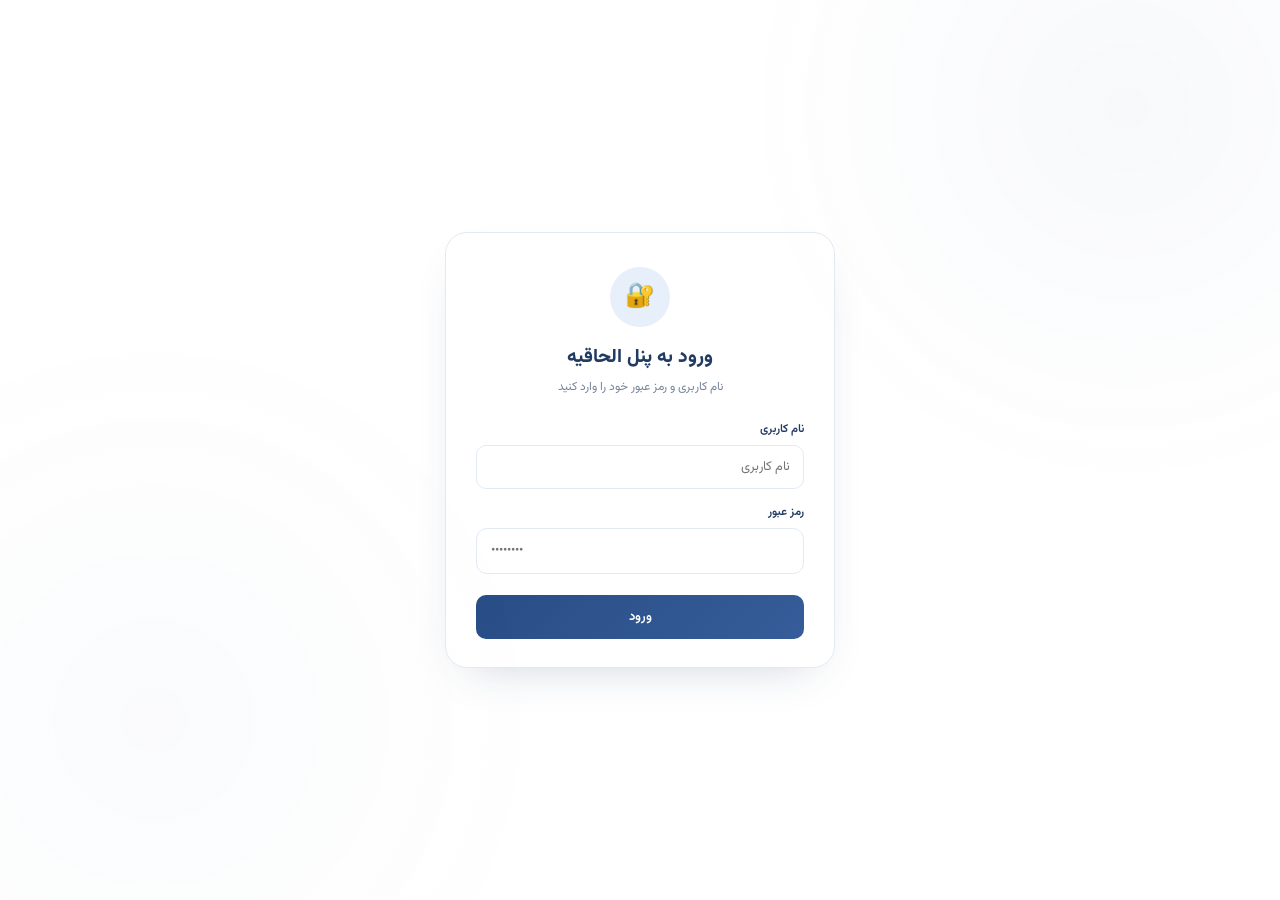
==== panels/endorsement/index.html @ 70e8df46 "Add files via upload" ====
<!DOCTYPE html>
<html lang="fa" dir="rtl">
<head>
<meta charset="UTF-8">
<meta name="viewport" content="width=device-width, initial-scale=1.0">
<title>پنل الحاقیه ایران</title>
<link rel="icon" type="image/png" sizes="32x32" href="[data-uri]">
<link rel="apple-touch-icon" sizes="180x180" href="[data-uri]">
<link rel="preconnect" href="https://fonts.googleapis.com">
<link rel="preconnect" href="https://fonts.gstatic.com" crossorigin>
<link href="https://fonts.googleapis.com/css2?family=Vazirmatn:wght@300;400;500;600;700;800&display=swap" rel="stylesheet">
<style>
  :root{
    --navy:#294d86;
    --navy-dark:#203f70;
    --navy-soft:#365d99;
    --navy-pale:#eef4fc;
    --bg:#ffffff;
    --card:#ffffff;
    --border:#e4eaf3;
    --text:#213b63;
    --muted:#77849a;
    --danger:#d95b61;
    --danger-bg:#fff0f1;
    --success:#259568;
    --success-bg:#ebf8f1;
    --warn:#8a6d1a;
    --warn-bg:#fff8e5;
  }

  *{box-sizing:border-box}
  html,body{min-height:100%;margin:0}
  body{
    font-family:'Vazirmatn',Tahoma,Arial,sans-serif;
    direction:rtl;
    color:var(--text);
    background:#fff;
    overflow-x:hidden;
  }

  body::before{
    content:"";
    position:fixed;
    inset:0;
    pointer-events:none;
    background:
      radial-gradient(circle at 88% 12%,rgba(41,77,134,.035),transparent 28%),
      radial-gradient(circle at 12% 80%,rgba(41,77,134,.025),transparent 30%);
  }

  .hidden{display:none!important}

  .page{
    position:relative;
    z-index:1;
    width:100%;
    max-width:1180px;
    margin:0 auto;
    padding:28px 24px 90px;
  }
  .page-header{
    position:relative;
    overflow:hidden;
    display:flex;
    align-items:center;
    justify-content:space-between;
    gap:20px;
    min-height:118px;
    padding:22px 30px;
    margin-bottom:28px;
    border-radius:22px;
    color:#fff;
    background:linear-gradient(135deg,#294d86 0%,#315a98 100%);
    box-shadow:0 16px 35px -22px rgba(32,63,112,.55);
  }

  .page-header::before{
    content:"";
    position:absolute;
    width:260px;height:260px;
    left:-110px;top:-175px;
    border-radius:50%;
    background:rgba(255,255,255,.055);
  }

  .page-header-text{
    display:flex;
    align-items:center;
    gap:15px;
    position:relative;
    z-index:1;
  }

  .page-header-badge{
    width:58px;height:58px;
    flex:0 0 58px;
    border-radius:17px;
    display:flex;
    align-items:center;
    justify-content:center;
    font-size:25px;
    background:rgba(255,255,255,.13);
    border:1px solid rgba(255,255,255,.12);
  }

  .page-header h1{
    margin:0 0 5px;
    font-size:22px;
    font-weight:800;
    letter-spacing:-.3px;
    color:#fff;
  }

  .page-header p{
    margin:0;
    font-size:12px;
    color:rgba(255,255,255,.78);
  }

  .user-box{
    position:relative;
    z-index:1;
    display:flex;
    align-items:center;
    gap:12px;
    flex-shrink:0;
  }

  .user-role-pill{
    padding:7px 14px;
    border-radius:999px;
    font-size:11.5px;
    font-weight:700;
    background:#fff;
    color:var(--navy);
  }

  .user-email{
    font-size:11.5px;
    color:rgba(255,255,255,.88);
    direction:ltr;
  }

  .logout-btn{
    padding:7px 14px;
    border-radius:999px;
    font-size:11.5px;
    font-weight:700;
    font-family:inherit;
    border:1px solid rgba(255,255,255,.35);
    background:rgba(255,255,255,.12);
    color:#fff;
    cursor:pointer;
    transition:.2s;
    white-space:nowrap;
  }
  .logout-btn:hover{
    background:rgba(255,255,255,.22);
    border-color:rgba(255,255,255,.55);
  }
  .auth-wrap{
    min-height:100vh;
    display:flex;
    align-items:center;
    justify-content:center;
    padding:28px;
    background:#fff;
  }

  .auth-card{
    width:100%;
    max-width:390px;
    padding:34px 30px 28px;
    background:#fff;
    border:1px solid var(--border);
    border-radius:22px;
    box-shadow:0 18px 45px -25px rgba(35,62,100,.28);
  }

  .auth-badge{
    width:60px;height:60px;
    margin:0 auto 16px;
    border-radius:50%;
    display:flex;
    align-items:center;
    justify-content:center;
    font-size:24px;
    background:#e7effb;
    color:var(--navy);
  }

  .auth-card h1{
    margin:0 0 6px;
    text-align:center;
    font-size:19px;
    font-weight:800;
    color:var(--text);
  }

  .auth-card p{
    margin:0 0 24px;
    text-align:center;
    color:var(--muted);
    font-size:12px;
  }

  .auth-field{margin-bottom:14px}
  .auth-field label{
    display:block;
    margin-bottom:7px;
    color:var(--text);
    font-size:11.5px;
    font-weight:600;
  }

  .auth-field input{
    width:100%;
    padding:12px 14px;
    border:1px solid var(--border);
    border-radius:11px;
    outline:none;
    background:#fff;
    color:var(--text);
    font:13px 'Vazirmatn',Tahoma,sans-serif;
    direction:ltr;
    text-align:left;
    transition:.2s;
  }

  .auth-field input:focus,
  input[type=text]:focus{
    border-color:#7c9dcc;
    box-shadow:0 0 0 3px rgba(41,77,134,.09);
  }

  .auth-submit,
  button.primary{
    border:0;
    border-radius:10px;
    background:linear-gradient(135deg,var(--navy),var(--navy-soft));
    color:#fff;
    font:600 13px 'Vazirmatn',Tahoma,sans-serif;
    cursor:pointer;
    transition:.2s;
  }

  .auth-submit{
    width:100%;
    margin-top:7px;
    padding:12px;
  }

  .auth-submit:hover:not(:disabled),
  button.primary:hover:not(:disabled){
    background:linear-gradient(135deg,var(--navy-dark),var(--navy));
    transform:translateY(-1px);
    box-shadow:0 8px 18px -12px rgba(32,63,112,.7);
  }

  .auth-submit:disabled,
  button.primary:disabled{opacity:.55;cursor:not-allowed}

  .auth-status{
    display:none;
    margin-top:13px;
    text-align:center;
    font-size:12px;
  }
  .auth-status.show{display:block}
  .auth-status.error{color:var(--danger)}
  .auth-status.info{color:var(--navy)}
  .cards{
    display:flex;
    flex-direction:column;
    gap:18px;
  }

  .panel-card{
    position:relative;
    overflow:hidden;
    padding:25px 27px 23px;
    background:rgba(255,255,255,.98);
    border:1px solid var(--border);
    border-radius:19px;
    box-shadow:0 12px 30px -24px rgba(35,62,100,.38);
  }

  .panel-card::before{
    content:"";
    position:absolute;
    right:0;top:0;bottom:0;
    width:4px;
    background:linear-gradient(#294d86,#5578ad);
    opacity:.9;
  }

  .card-head{
    display:flex;
    align-items:center;
    gap:10px;
    margin-bottom:4px;
  }

  .card-num{
    width:28px;height:28px;
    flex:0 0 28px;
    display:flex;
    align-items:center;
    justify-content:center;
    border-radius:50%;
    background:var(--navy-pale);
    color:var(--navy);
    font-size:12px;
    font-weight:800;
  }

  .panel-title{
    margin:0;
    font-size:16px;
    font-weight:800;
    color:var(--text);
  }

  .panel-sub{
    margin:5px 0 18px 38px;
    color:var(--muted);
    font-size:12px;
    line-height:1.9;
  }

  .field-row{
    display:flex;
    gap:12px;
    flex-wrap:wrap;
  }

  .field{
    display:flex;
    flex-direction:column;
    gap:6px;
    flex:1;
    min-width:180px;
  }

  .field label{
    color:var(--text);
    font-size:11.5px;
    font-weight:600;
  }

  input[type=text]{
    width:100%;
    padding:11px 13px;
    border:1px solid var(--border);
    border-radius:10px;
    outline:none;
    background:#fff;
    color:var(--text);
    font:13px 'Vazirmatn',Tahoma,sans-serif;
    direction:ltr;
    text-align:right;
    transition:.2s;
  }

  .form-actions{
    display:flex;
    justify-content:flex-start;
    margin-top:15px;
  }

  button.primary{
    padding:10px 20px;
    white-space:nowrap;
  }

  .notice{
    margin-top:15px;
    padding:10px 13px;
    border-radius:10px;
    background:var(--warn-bg);
    color:var(--warn);
    font-size:11.5px;
    line-height:1.9;
  }

  .status{
    display:none;
    margin-top:13px;
    padding:9px 12px;
    border-radius:9px;
    font-size:12px;
  }
  .status.show{display:block}
  .status.error{background:var(--danger-bg);color:var(--danger)}
  .status.info{background:#eef3fb;color:var(--navy)}
  .status.success{background:var(--success-bg);color:var(--success)}
  .status.empty{background:var(--warn-bg);color:var(--warn)}
  .file-list{
    display:flex;
    flex-direction:column;
    gap:9px;
    margin-top:15px;
  }

  .file-item{
    overflow:hidden;
    background:#fbfcfe;
    border:1px solid var(--border);
    border-radius:11px;
  }

  .file-row{
    display:flex;
    align-items:center;
    justify-content:space-between;
    gap:8px;
    flex-wrap:wrap;
    padding:11px 13px;
  }

  .file-meta{
    display:flex;
    align-items:center;
    gap:9px;
    min-width:0;
  }

  .file-icon{
    width:34px;height:34px;
    flex:0 0 34px;
    display:flex;
    align-items:center;
    justify-content:center;
    border-radius:9px;
    background:var(--navy-pale);
    color:var(--navy);
    font-size:10px;
    font-weight:800;
  }

  .file-name{
    font-size:12px;
    word-break:break-all;
    color:var(--text);
  }

  .file-actions{display:flex;gap:7px}
  .btn-sm{
    padding:7px 11px;
    border:1px solid var(--border);
    border-radius:8px;
    background:#fff;
    color:var(--text);
    font:11px 'Vazirmatn',Tahoma,sans-serif;
    cursor:pointer;
  }
  .btn-sm.view{
    color:var(--navy);
    border-color:#cbd9ec;
  }
  .btn-sm:hover{background:#f4f7fb}

  .file-preview{
    display:none;
    border-top:1px solid var(--border);
    background:#fff;
  }
  .file-preview.open{display:block}
  .file-preview iframe{
    display:block;
    width:100%;
    height:520px;
    border:0;
  }

  .spinner{
    display:inline-block;
    width:14px;height:14px;
    margin-right:6px;
    vertical-align:middle;
    border:2px solid rgba(255,255,255,.4);
    border-top-color:#fff;
    border-radius:50%;
    animation:spin .7s linear infinite;
  }
  @keyframes spin{to{transform:rotate(360deg)}}
  .corner-illustration{
    position:fixed;
    right:8px;
    bottom:0;
    z-index:2;
    width:280px;
    max-width:26vw;
    height:auto;
    pointer-events:none;
    user-select:none;
    filter:drop-shadow(0 12px 13px rgba(30,58,91,.13));
  }

  .site-footer{
    margin-top:28px;
    text-align:center;
    color:#a2adbc;
    font-size:10.5px;
  }

  @media (max-width:720px){
    .page{padding:18px 14px 80px}
    .page-header{
      min-height:auto;
      padding:18px;
      flex-direction:column;
      align-items:stretch;
    }
    .user-box{justify-content:flex-start}
    .user-email{display:none}
    .panel-card{padding:20px 18px}
    .panel-sub{margin-right:0;margin-left:0}
    .corner-illustration{
      width:150px;
      max-width:none;
      right:-6px;
      left:auto;
    }
  }
</style>
<script>if(window.top!==window.self)document.documentElement.classList.add('embedded')</script>
<style>html.embedded .logout-btn{display:none!important}</style>
</head>
<body>

<div id="authWrap" class="auth-wrap">
  <div class="auth-card">
    <div class="auth-badge">🔐</div>
    <h1>ورود به پنل الحاقیه</h1>
    <p>نام کاربری و رمز عبور خود را وارد کنید</p>
    <div class="auth-field">
      <label for="authUsername">نام کاربری</label>
      <input type="text" id="authUsername" placeholder="نام کاربری" autocomplete="username" />
    </div>
    <div class="auth-field">
      <label for="authPassword">رمز عبور</label>
      <input type="password" id="authPassword" placeholder="••••••••" autocomplete="current-password" />
    </div>
    <button class="auth-submit" id="authSubmitBtn">ورود</button>
    <div id="authStatus" class="auth-status"></div>
  </div>
</div>

<div id="page" class="page hidden">
  <img class="corner-illustration" alt="" aria-hidden="true"
src="[data-uri]" />

  <div class="page-header">
    <div class="page-header-text">
      <div class="page-header-badge">📄</div>
      <div>
        <h1> پنل الحاقیه ایران</h1>
        <p>دریافت و صدور الحاقیه‌ </p>
      </div>
    </div>
    <div class="user-box">
      <span class="user-email" id="userEmailLabel"></span>
      <span class="user-role-pill" id="userRolePill">—</span>
      <button type="button" class="logout-btn" id="logoutBtn">خروج</button>
    </div>
  </div>

  <div class="cards">

    
    <div class="panel-card">
      <div class="card-head">
        <span class="card-num">۱</span>
        <h2 class="panel-title">دریافت الحاقیه</h2>
      </div>
      <p class="panel-sub">شماره بیمه‌نامه رو وارد کنید تا الحاقیه‌های صادرشده روش نمایش داده بشه.</p>

      <div class="field-row">
        <div class="field" style="flex:2;">
          <label for="policyInput">شماره بیمه‌نامه</label>
          <input type="text" id="policyInput" placeholder="مثال: 1403/01/12/03456" />
        </div>
      </div>
      <div class="form-actions">
        <button class="primary" id="searchBtn">دریافت الحاقیه</button>
      </div>

      <div id="status" class="status"></div>
      <div id="fileList" class="file-list"></div>
    </div>

    
    <div class="panel-card hidden" id="adminCard">
      <div class="card-head">
        <span class="card-num">۲</span>
        <h2 class="panel-title">صدور الحاقیه حذف تخفیفات</h2>
      </div>
      <p class="panel-sub">در صورت نیاز، با ثبت تاریخ تغییر مالکیت، الحاقیه حذف تخفیفات برای این بیمه‌نامه صادر می‌شود.</p>

      <div class="field-row">
        <div class="field" style="flex:2;">
          <label for="issuePolicyInput">شماره بیمه‌نامه</label>
          <input type="text" id="issuePolicyInput" placeholder="مثال: 1403/01/12/03456" />
        </div>
        <div class="field" style="flex:1;min-width:150px;">
          <label for="ownershipDateInput">تاریخ تغییر مالکیت</label>
          <input type="text" id="ownershipDateInput" placeholder="1403/06/15" />
        </div>
      </div>

      <div class="notice">این عملیات یک الحاقیه رسمی روی بیمه‌نامه صادر می‌کند و پس از صدور قابل بازگشت نیست؛ قبل از تأیید، شماره بیمه و تاریخ رو دوباره چک کنید.</div>

      <div class="form-actions">
        <button class="primary" id="issueBtn">صدور الحاقیه</button>
      </div>

      <div id="issueStatus" class="status"></div>
      <div id="issueFileList" class="file-list"></div>

      <div id="correctionPanel" style="display:none;margin-top:18px;padding-top:18px;border-top:1px dashed var(--border);">
        <p class="panel-sub" style="margin:0 0 14px 0;">
          اطلاعات مالک/بیمه‌گذار ثبت‌شده روی بیمه‌نامه با استعلام ثبت‌احوال مطابقت ندارد.
          کد ملی و تاریخ تولد صحیح هرکدام که نیاز به اصلاح دارد را وارد کنید (در صورت نیاز فقط یکی را پر کنید).
        </p>
        <div class="field-row">
          <div class="field">
            <label for="holderNationalCodeInput">کد ملی بیمه‌گذار</label>
            <input type="text" id="holderNationalCodeInput" placeholder="مثال: 2282990625" />
          </div>
          <div class="field">
            <label for="holderBirthDateInput">تاریخ تولد بیمه‌گذار</label>
            <input type="text" id="holderBirthDateInput" placeholder="1379/01/23" />
          </div>
        </div>
        <div class="field-row" style="margin-top:10px;">
          <div class="field">
            <label for="ownerNationalCodeInput">کد ملی مالک</label>
            <input type="text" id="ownerNationalCodeInput" placeholder="مثال: 2300935521" />
          </div>
          <div class="field">
            <label for="ownerBirthDateInput">تاریخ تولد مالک</label>
            <input type="text" id="ownerBirthDateInput" placeholder="1367/02/07" />
          </div>
        </div>
        <div class="form-actions">
          <button class="primary" id="correctionBtn">صدور الحاقیه اصلاح مشخصات و ادامه</button>
        </div>
        <div id="correctionStatus" class="status"></div>
      </div>
    </div>

  </div>

  <div class="site-footer">developed by M.gh</div>
</div>

<script src="../../config.js"></script>
<script>
const API_BASE = ((window.APP_CONFIG&&window.APP_CONFIG.API_BASE)||'').replace(/\/+$/,'') + '/endorsement';
const TOKEN_STORAGE_KEY = 'endorsement-panel-token';

const authWrap = document.getElementById('authWrap');
const pageEl = document.getElementById('page');
const authUsername = document.getElementById('authUsername');
const authPassword = document.getElementById('authPassword');
const authSubmitBtn = document.getElementById('authSubmitBtn');
const authStatus = document.getElementById('authStatus');
const userEmailLabel = document.getElementById('userEmailLabel');
const userRolePill = document.getElementById('userRolePill');
const adminCard = document.getElementById('adminCard');

function showAuthStatus(kind, text){
  authStatus.className = 'auth-status show ' + kind;
  authStatus.textContent = text;
}
function hideAuthStatus(){
  authStatus.className = 'auth-status';
  authStatus.textContent = '';
}

function getUserToken(){
  return localStorage.getItem(TOKEN_STORAGE_KEY) || '';
}
function setUserToken(token){
  localStorage.setItem(TOKEN_STORAGE_KEY, token);
}
function clearUserToken(){
  localStorage.removeItem(TOKEN_STORAGE_KEY);
}

async function doLogin(){
  hideAuthStatus();
  const username = authUsername.value.trim();
  const password = authPassword.value;
  if (!username || !password){
    showAuthStatus('error', 'نام کاربری و رمز عبور رو وارد کنید.');
    return;
  }
  authSubmitBtn.disabled = true;
  const originalText = authSubmitBtn.textContent;
  authSubmitBtn.textContent = 'در حال ورود...';
  try {
    const resp = await fetch(API_BASE + '/api/login', {
      method: 'POST',
      headers: { 'Content-Type': 'application/json' },
      body: JSON.stringify({ username, password }),
    });
    if (!resp.ok){
      showAuthStatus('error', 'ورود ناموفق بود؛ نام کاربری یا رمز عبور اشتباه است.');
      return;
    }
    const data = await resp.json();
    setUserToken(data.token);
    await onAuthenticated();
  } catch (err){
    showAuthStatus('error', 'ارتباط با سرور برقرار نشد.');
  } finally {
    authSubmitBtn.disabled = false;
    authSubmitBtn.textContent = originalText;
  }
}

async function onAuthenticated(){
  const token = getUserToken();
  if (!token){ showLoginScreen(); return; }

  let me = null;
  try {
    const resp = await fetch(API_BASE + '/api/me', {
      headers: { 'Authorization': 'Bearer ' + token },
    });
    if (resp.ok) {
      me = await resp.json();
    } else {
      clearUserToken();
    }
  } catch (err) { }

  if (!me){
    showLoginScreen();
    return;
  }

  authWrap.classList.add('hidden');
  pageEl.classList.remove('hidden');
  userEmailLabel.textContent = me.username || '';
  userRolePill.textContent = me.role === 'admin' ? 'مدیر' : 'کاربر';
  adminCard.classList.toggle('hidden', me.role !== 'admin');
}

function showLoginScreen(){
  pageEl.classList.add('hidden');
  authWrap.classList.remove('hidden');
  authUsername.value = '';
  authPassword.value = '';
}

function doLogout(){
  clearUserToken();
  hideAuthStatus();
  showLoginScreen();
}

authSubmitBtn.addEventListener('click', doLogin);
authPassword.addEventListener('keydown', (e) => { if (e.key === 'Enter') doLogin(); });
document.getElementById('logoutBtn').addEventListener('click', doLogout);

onAuthenticated();

function showStatus(el, kind, text){
  el.className = 'status show ' + kind;
  el.textContent = text;
}
function hideStatus(el){
  el.className = 'status';
  el.textContent = '';
}

function b64ToBlobUrl(base64, contentType){
  const byteChars = atob(base64);
  const byteNumbers = new Array(byteChars.length);
  for (let i = 0; i < byteChars.length; i++) byteNumbers[i] = byteChars.charCodeAt(i);
  const byteArray = new Uint8Array(byteNumbers);
  const blob = new Blob([byteArray], { type: contentType });
  return URL.createObjectURL(blob);
}

function renderFiles(container, files){
  container.innerHTML = '';
  files.forEach(f => {
    const item = document.createElement('div');
    item.className = 'file-item';

    const row = document.createElement('div');
    row.className = 'file-row';

    const meta = document.createElement('div');
    meta.className = 'file-meta';
    const icon = document.createElement('div');
    icon.className = 'file-icon';
    icon.textContent = f.ext ? f.ext.toUpperCase().slice(0,3) : 'FILE';
    const name = document.createElement('div');
    name.className = 'file-name';
    name.textContent = f.filename;
    meta.appendChild(icon);
    meta.appendChild(name);

    const actions = document.createElement('div');
    actions.className = 'file-actions';

    const preview = document.createElement('div');
    preview.className = 'file-preview';

    const viewBtn = document.createElement('button');
    viewBtn.className = 'btn-sm view';
    viewBtn.textContent = 'نمایش';
    viewBtn.onclick = () => togglePreview(f, preview, viewBtn);

    const dlBtn = document.createElement('button');
    dlBtn.className = 'btn-sm';
    dlBtn.textContent = 'دانلود';
    dlBtn.onclick = () => downloadFile(f);

    actions.appendChild(viewBtn);
    actions.appendChild(dlBtn);

    row.appendChild(meta);
    row.appendChild(actions);
    item.appendChild(row);
    item.appendChild(preview);
    container.appendChild(item);
  });
}

function togglePreview(f, previewEl, btn){
  const isOpen = previewEl.classList.contains('open');
  if (isOpen){
    previewEl.classList.remove('open');
    previewEl.innerHTML = '';
    btn.textContent = 'نمایش';
    return;
  }
  if (!previewEl.dataset.url){
    previewEl.dataset.url = b64ToBlobUrl(f.contentBase64, f.contentType);
  }
  const iframe = document.createElement('iframe');
  iframe.src = previewEl.dataset.url;
  previewEl.innerHTML = '';
  previewEl.appendChild(iframe);
  previewEl.classList.add('open');
  btn.textContent = 'بستن پیش‌نمایش';
}

function downloadFile(f){
  const url = b64ToBlobUrl(f.contentBase64, f.contentType);
  const a = document.createElement('a');
  a.href = url;
  a.download = f.filename;
  document.body.appendChild(a);
  a.click();
  a.remove();
}
const policyInput = document.getElementById('policyInput');
const searchBtn = document.getElementById('searchBtn');
const statusEl = document.getElementById('status');
const fileListEl = document.getElementById('fileList');

async function doSearch(){
  hideStatus(statusEl);
  fileListEl.innerHTML = '';
  const policyNumber = policyInput.value.trim();
  if (!policyNumber){
    showStatus(statusEl, 'error', 'شماره بیمه رو وارد کنید.');
    return;
  }

  searchBtn.disabled = true;
  const originalText = searchBtn.textContent;
  searchBtn.innerHTML = '<span class="spinner"></span>در حال دریافت...';

  try{
    const resp = await fetch(API_BASE + '/api/endorsement/search', {
      method: 'POST',
      headers: { 'Content-Type': 'application/json', 'Authorization': 'Bearer ' + (await getUserToken()) },
      body: JSON.stringify({ policyNumber }),
    });

    if (resp.status === 401){ showStatus(statusEl, 'error', 'نشست شما معتبر نیست؛ لطفاً دوباره وارد پنل بشید.'); return; }
    if (resp.status === 403){ showStatus(statusEl, 'error', 'دسترسی لازم برای این عملیات را ندارید.'); return; }
    if (resp.status === 429){ showStatus(statusEl, 'error', 'تعداد درخواست‌ها زیاده؛ کمی صبر کنید و دوباره تلاش کنید.'); return; }
    if (resp.status === 400){ showStatus(statusEl, 'error', 'فرمت شماره بیمه صحیح نیست.'); return; }
    if (resp.status === 502){ showStatus(statusEl, 'error', 'سامانه sales.iic.local در حال حاضر در دسترس نیست.'); return; }
    if (!resp.ok){ showStatus(statusEl, 'error', 'خطایی رخ داد؛ دوباره تلاش کنید.'); return; }

    const data = await resp.json();
    if (!data.files || data.files.length === 0){
      showStatus(statusEl, 'empty', 'برای این بیمه‌نامه الحاقیه‌ای پیدا نشد.');
      return;
    }

    showStatus(statusEl, 'info', data.files.length + ' الحاقیه پیدا شد.');
    renderFiles(fileListEl, data.files);

  } catch(err){
    showStatus(statusEl, 'error', 'ارتباط با سرور برقرار نشد.');
  } finally {
    searchBtn.disabled = false;
    searchBtn.textContent = originalText;
  }
}

searchBtn.addEventListener('click', doSearch);
policyInput.addEventListener('keydown', (e) => { if (e.key === 'Enter') doSearch(); });
const issuePolicyInput = document.getElementById('issuePolicyInput');
const ownershipDateInput = document.getElementById('ownershipDateInput');
const issueBtn = document.getElementById('issueBtn');
const issueStatusEl = document.getElementById('issueStatus');
const issueFileListEl = document.getElementById('issueFileList');

const correctionPanel = document.getElementById('correctionPanel');
const holderNationalCodeInput = document.getElementById('holderNationalCodeInput');
const holderBirthDateInput = document.getElementById('holderBirthDateInput');
const ownerNationalCodeInput = document.getElementById('ownerNationalCodeInput');
const ownerBirthDateInput = document.getElementById('ownerBirthDateInput');
const correctionBtn = document.getElementById('correctionBtn');
const correctionStatusEl = document.getElementById('correctionStatus');

async function doIssue(){
  hideStatus(issueStatusEl);
  issueFileListEl.innerHTML = '';
  correctionPanel.style.display = 'none';
  hideStatus(correctionStatusEl);
  const policyNumber = issuePolicyInput.value.trim();
  const ownershipTransferDate = ownershipDateInput.value.trim();

  if (!policyNumber){
    showStatus(issueStatusEl, 'error', 'شماره بیمه رو وارد کنید.');
    return;
  }
  if (!ownershipTransferDate){
    showStatus(issueStatusEl, 'error', 'تاریخ تغییر مالکیت رو وارد کنید.');
    return;
  }

  issueBtn.disabled = true;
  const originalText = issueBtn.textContent;
  issueBtn.innerHTML = '<span class="spinner"></span>در حال صدور...';

  try{
    const resp = await fetch(API_BASE + '/api/endorsement/issue-discount-removal', {
      method: 'POST',
      headers: { 'Content-Type': 'application/json', 'Authorization': 'Bearer ' + (await getUserToken()) },
      body: JSON.stringify({ policyNumber, ownershipTransferDate }),
    });

    if (resp.status === 401){ showStatus(issueStatusEl, 'error', 'نشست شما معتبر نیست؛ لطفاً دوباره وارد پنل بشید.'); return; }
    if (resp.status === 403){ showStatus(issueStatusEl, 'error', 'فقط مدیر می‌تواند این الحاقیه را صادر کند.'); return; }
    if (resp.status === 429){ showStatus(issueStatusEl, 'error', 'تعداد درخواست‌ها زیاده؛ کمی صبر کنید و دوباره تلاش کنید.'); return; }
    if (resp.status === 400){ showStatus(issueStatusEl, 'error', 'شماره بیمه یا تاریخ وارد‌شده معتبر نیست.'); return; }
    if (resp.status === 502){ showStatus(issueStatusEl, 'error', 'سامانه sales.iic.local در حال حاضر در دسترس نیست.'); return; }
    if (resp.status === 501){ showStatus(issueStatusEl, 'error', 'این قابلیت هنوز روی سرور تکمیل نشده.'); return; }

    if (resp.status === 409){
      const errData = await resp.json().catch(() => ({}));
      if (errData.error === 'person_mismatch'){
        showStatus(issueStatusEl, 'error', 'اطلاعات مالک/بیمه‌گذار با استعلام ثبت‌احوال مطابقت ندارد.');
        correctionPanel.style.display = 'block';
        return;
      }
      if (errData.error === 'unique_code_pending'){
        showStatus(issueStatusEl, 'error', 'الحاقیه اصلاح مشخصات مالک و بیمه گذار هنوز یکتا نگرفته است، لطفا بعدا مجدد تلاش کنید.');
        return;
      }
      showStatus(issueStatusEl, 'error', 'درخواست به سامانه ارسال شد ولی پیام موفقیت تأیید نشد. قبل از تلاش دوباره، حتماً دستی توی پرتال بررسی کن که این الحاقیه از قبل صادر نشده باشه.');
      return;
    }

    if (!resp.ok){ showStatus(issueStatusEl, 'error', 'خطایی رخ داد؛ دوباره تلاش کنید.'); return; }

    const data = await resp.json();
    if (!data.files || data.files.length === 0){
      showStatus(issueStatusEl, 'success', 'الحاقیه صادر شد.');
      return;
    }

    showStatus(issueStatusEl, 'success', 'الحاقیه حذف تخفیفات صادر شد.');
    renderFiles(issueFileListEl, data.files);

  } catch(err){
    showStatus(issueStatusEl, 'error', 'ارتباط با سرور برقرار نشد.');
  } finally {
    issueBtn.disabled = false;
    issueBtn.textContent = originalText;
  }
}

async function doCorrection(){
  hideStatus(correctionStatusEl);
  const policyNumber = issuePolicyInput.value.trim();
  const holderNationalCode = holderNationalCodeInput.value.trim();
  const holderBirthDate = holderBirthDateInput.value.trim();
  const ownerNationalCode = ownerNationalCodeInput.value.trim();
  const ownerBirthDate = ownerBirthDateInput.value.trim();

  const hasHolder = holderNationalCode && holderBirthDate;
  const hasOwner = ownerNationalCode && ownerBirthDate;
  if (!hasHolder && !hasOwner){
    showStatus(correctionStatusEl, 'error', 'کد ملی و تاریخ تولد حداقل یکی از مالک یا بیمه‌گذار را وارد کنید.');
    return;
  }

  correctionBtn.disabled = true;
  const originalText = correctionBtn.textContent;
  correctionBtn.innerHTML = '<span class="spinner"></span>در حال صدور...';

  try{
    const resp = await fetch(API_BASE + '/api/endorsement/issue-owner-correction', {
      method: 'POST',
      headers: { 'Content-Type': 'application/json', 'Authorization': 'Bearer ' + (await getUserToken()) },
      body: JSON.stringify({
        policyNumber,
        holderNationalCode, holderBirthDate,
        ownerNationalCode, ownerBirthDate,
      }),
    });

    if (resp.status === 401){ showStatus(correctionStatusEl, 'error', 'نشست شما معتبر نیست؛ لطفاً دوباره وارد پنل بشید.'); return; }
    if (resp.status === 403){ showStatus(correctionStatusEl, 'error', 'فقط مدیر می‌تواند این الحاقیه را صادر کند.'); return; }
    if (resp.status === 429){ showStatus(correctionStatusEl, 'error', 'تعداد درخواست‌ها زیاده؛ کمی صبر کنید و دوباره تلاش کنید.'); return; }
    if (resp.status === 400){ showStatus(correctionStatusEl, 'error', 'کد ملی یا تاریخ تولد وارد‌شده معتبر نیست.'); return; }
    if (resp.status === 502){ showStatus(correctionStatusEl, 'error', 'سامانه sales.iic.local در حال حاضر در دسترس نیست.'); return; }

    if (resp.status === 409){
      const errData = await resp.json().catch(() => ({}));
      if (errData.error === 'no_identity_change'){
        showStatus(correctionStatusEl, 'error', 'استعلام ثبت‌احوال نشان داد نام ثبت‌شده فعلی درست است؛ نیازی به صدور این الحاقیه نیست.');
        return;
      }
      showStatus(correctionStatusEl, 'error', 'درخواست ارسال شد ولی پیام موفقیت تأیید نشد. قبل از تلاش دوباره حتماً دستی توی پرتال بررسی کنید.');
      return;
    }

    if (!resp.ok){ showStatus(correctionStatusEl, 'error', 'خطایی رخ داد؛ دوباره تلاش کنید.'); return; }

    showStatus(correctionStatusEl, 'success', 'الحاقیه اصلاح مشخصات صادر شد. اکنون دوباره صدور الحاقیه حذف تخفیفات را تلاش می‌کنیم...');
    correctionPanel.style.display = 'none';
    await doIssue();

  } catch(err){
    showStatus(correctionStatusEl, 'error', 'ارتباط با سرور برقرار نشد.');
  } finally {
    correctionBtn.disabled = false;
    correctionBtn.textContent = originalText;
  }
}

issueBtn.addEventListener('click', doIssue);
correctionBtn.addEventListener('click', doCorrection);
</script>

</body>
</html>
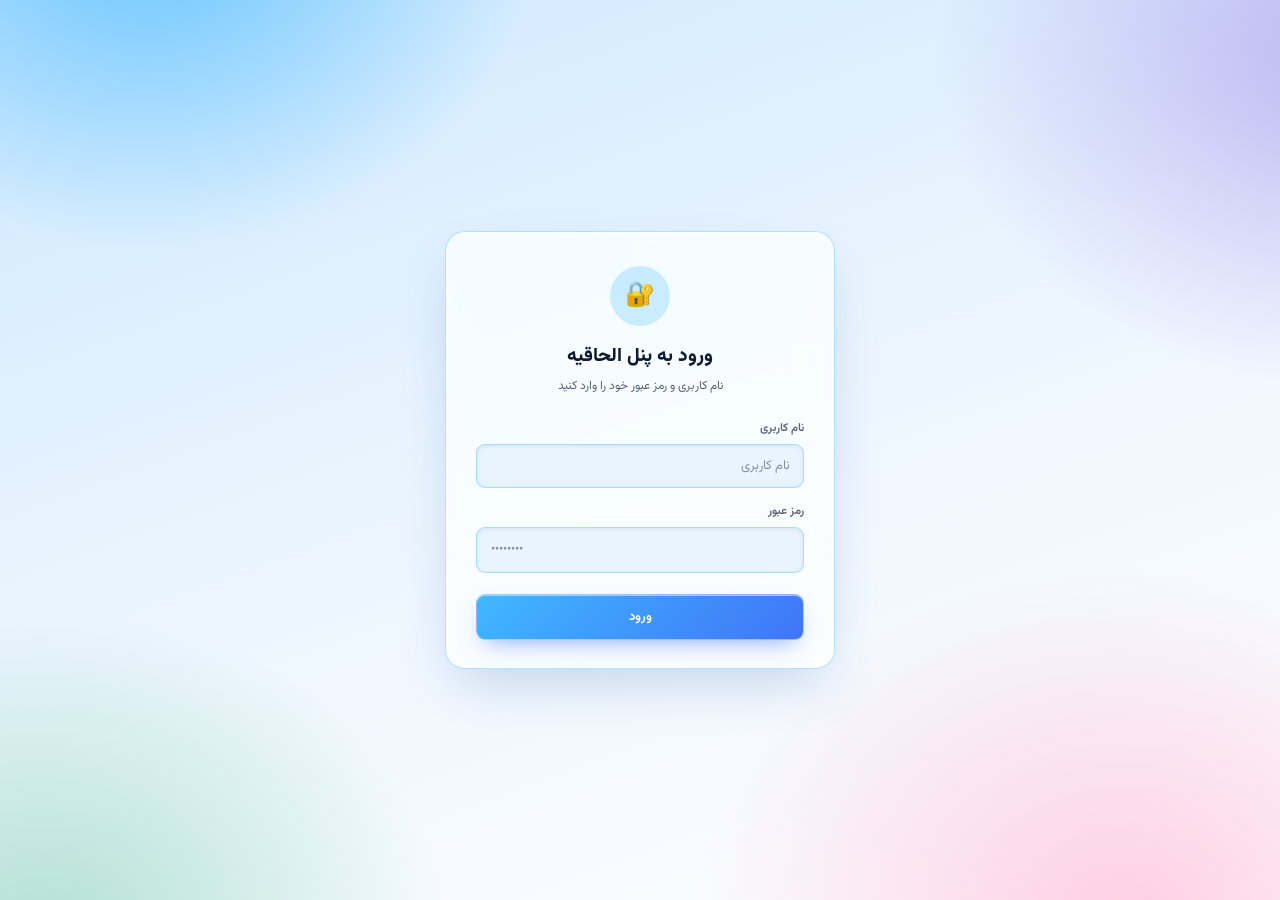
==== commit e0b54ce0: "Add files via upload" ====
--- a/panels/endorsement/index.html
+++ b/panels/endorsement/index.html
@@ -3,7 +3,7 @@
 <head>
 <meta charset="UTF-8">
 <meta name="viewport" content="width=device-width, initial-scale=1.0">
-<title>پنل الحاقیه ایران</title>
+<title>الحاقیه ایران</title>
 <link rel="icon" type="image/png" sizes="32x32" href="[data-uri]">
 <link rel="apple-touch-icon" sizes="180x180" href="[data-uri]">
 <link rel="preconnect" href="https://fonts.googleapis.com">
@@ -526,6 +526,8 @@
 </style>
 <script>if(window.top!==window.self)document.documentElement.classList.add('embedded')</script>
 <style>html.embedded .logout-btn{display:none!important}</style>
+<script>try{document.documentElement.setAttribute("data-theme",localStorage.getItem("tarikhcheTheme")==="dark"?"dark":"light")}catch(e){}</script>
+<link rel="stylesheet" href="../theme.css">
 </head>
 <body>
 
@@ -555,7 +557,7 @@
     <div class="page-header-text">
       <div class="page-header-badge">📄</div>
       <div>
-        <h1> پنل الحاقیه ایران</h1>
+        <h1>الحاقیه ایران</h1>
         <p>دریافت و صدور الحاقیه‌ </p>
       </div>
     </div>
--- a/panels/theme.css
+++ b/panels/theme.css
@@ -0,0 +1,157 @@
+/* تم مشترک «داشبورد عملیات» برای پنل‌های استعلام و الحاقیه — همان زبان طراحی تاریخچه‌خان (شیشه‌ای، آبی، روشن/تاریک)
+   تم را شل بالای صفحه با data-theme روی <html> تعیین می‌کند. */
+:root {
+  --g-surface: rgba(255,255,255,.72);
+  --g-tint: rgba(217,236,255,.55);
+  --g-ink: #0F1B33;
+  --g-ink-soft: rgba(15,27,51,.68);
+  --g-ink-faint: rgba(15,27,51,.46);
+  --g-line: rgba(23,169,255,.32);
+  --g-accent: #17A9FF;
+  --g-accent-strong: #0D6FCB;
+  --g-accent-soft: rgba(23,169,255,.20);
+  --g-row-alt: rgba(255,255,255,.35);
+  --g-row-hover: rgba(23,169,255,.12);
+  --g-danger: #E0453F;  --g-danger-soft: rgba(224,69,63,.16);
+  --g-success: #1FA971; --g-success-soft: rgba(31,169,113,.16);
+  --g-amber: #B96A0C;   --g-amber-soft: rgba(224,138,23,.16);
+  --g-shadow: 0 8px 28px rgba(15,72,150,.14), inset 0 1px 0 rgba(255,255,255,.6);
+  --g-shadow-float: 0 24px 55px -14px rgba(15,72,150,.22), inset 0 1px 0 rgba(255,255,255,.7);
+  --g-btn: linear-gradient(135deg, rgba(23,169,255,.82) 0%, rgba(22,86,245,.82) 100%);
+
+  /* پنل استعلام */
+  --primary: rgb(28,128,250); --primary-dark: var(--g-accent-strong); --primary-light: var(--g-row-hover);
+  --bg: transparent; --card: var(--g-surface); --border: var(--g-line);
+  --text: var(--g-ink); --text-muted: var(--g-ink-soft);
+  --damage: var(--g-danger); --damage-bg: var(--g-danger-soft);
+  --endorse: var(--g-amber); --endorse-bg: var(--g-amber-soft);
+  /* پنل الحاقیه */
+  --navy: var(--g-accent-strong); --navy-dark: #0a4f99; --navy-soft: #1656F5; --navy-pale: var(--g-accent-soft);
+  --muted: var(--g-ink-soft);
+  --danger: var(--g-danger); --danger-bg: var(--g-danger-soft);
+  --success: var(--g-success); --success-bg: var(--g-success-soft);
+  --warn: var(--g-amber); --warn-bg: var(--g-amber-soft);
+}
+html[data-theme="dark"] {
+  --g-surface: rgba(255,255,255,.07);
+  --g-tint: rgba(255,255,255,.04);
+  --g-ink: #EAF0FB;
+  --g-ink-soft: rgba(234,240,251,.68);
+  --g-ink-faint: rgba(234,240,251,.44);
+  --g-line: rgba(255,255,255,.14);
+  --g-accent-strong: #3AA0FF;
+  --g-accent-soft: rgba(23,169,255,.22);
+  --g-row-alt: rgba(255,255,255,.03);
+  --g-row-hover: rgba(23,169,255,.14);
+  --g-danger: #FF6B64;  --g-danger-soft: rgba(255,107,100,.18);
+  --g-success: #34C98C; --g-success-soft: rgba(52,201,140,.18);
+  --g-amber: #F2A93B;   --g-amber-soft: rgba(242,169,59,.18);
+  --g-shadow: 0 8px 32px rgba(0,0,0,.5), inset 0 1px 0 rgba(255,255,255,.08);
+  --g-shadow-float: 0 24px 60px -16px rgba(0,0,0,.6), inset 0 1px 0 rgba(255,255,255,.1);
+  --navy-dark: #2b86e0;
+}
+
+/* ---------- پس‌زمینه‌ی گرادیانی ثابت ---------- */
+html { background: #0c1226; }
+body { background: transparent !important; color: var(--g-ink); }
+html::before {
+  content: ""; position: fixed; inset: 0; z-index: -1; pointer-events: none;
+  background:
+    radial-gradient(620px 520px at 12% -8%, rgba(23,169,255,.55), transparent 62%),
+    radial-gradient(680px 540px at 106% 6%, rgba(124,92,224,.4), transparent 62%),
+    radial-gradient(700px 560px at 88% 102%, rgba(255,105,170,.32), transparent 62%),
+    radial-gradient(640px 520px at 4% 104%, rgba(31,169,113,.3), transparent 62%),
+    linear-gradient(160deg, #CDE8FF 0%, #EAF4FE 45%, #FFFFFF 100%);
+}
+html[data-theme="dark"]::before {
+  background:
+    radial-gradient(620px 520px at 12% -8%, rgba(23,169,255,.32), transparent 60%),
+    radial-gradient(680px 540px at 106% 6%, rgba(76,141,255,.28), transparent 60%),
+    radial-gradient(700px 560px at 88% 102%, rgba(156,135,240,.26), transparent 60%),
+    radial-gradient(640px 520px at 4% 104%, rgba(52,201,140,.2), transparent 60%),
+    linear-gradient(135deg, #05070f 0%, #060a16 55%, #04070d 100%);
+}
+body::before { display: none !important; }   /* هاله‌ی کم‌رنگ قدیمی پنل الحاقیه */
+
+/* ---------- کادرهای شیشه‌ای ---------- */
+.search-box, .table-wrap, .panel-card, .auth-card, .page-header {
+  background: var(--g-surface) !important; color: var(--g-ink);
+  -webkit-backdrop-filter: blur(18px) saturate(180%); backdrop-filter: blur(18px) saturate(180%);
+  border: 1px solid var(--g-line) !important; box-shadow: var(--g-shadow) !important;
+}
+.search-box, .panel-card, .auth-card { border-radius: 20px !important; }
+.table-wrap { border-radius: 14px !important; }
+.auth-wrap { background: transparent !important; }
+.auth-card { box-shadow: var(--g-shadow-float) !important; }
+
+/* ---------- فیلدها ---------- */
+select, input, input[type=text], .auth-field input {
+  background-color: var(--g-tint) !important; color: var(--g-ink) !important;
+  border: 1.5px solid var(--g-line) !important; border-radius: 9px !important;
+  -webkit-backdrop-filter: blur(12px) saturate(160%); backdrop-filter: blur(12px) saturate(160%);
+  box-shadow: inset 0 1px 4px rgba(15,72,150,.10);
+}
+select:focus, input:focus, input[type=text]:focus, .auth-field input:focus {
+  outline: none !important; border-color: var(--g-accent) !important; background-color: var(--g-surface) !important;
+  box-shadow: 0 0 0 4px var(--g-accent-soft) !important;
+}
+input::placeholder { color: var(--g-ink-faint); }
+select option { color: var(--g-ink); background: #fff; }
+html[data-theme="dark"] select option { background: #141b2e; }
+label, .field label, .auth-field label { color: var(--g-ink-soft) !important; }
+input:-webkit-autofill { -webkit-text-fill-color: var(--g-ink) !important; -webkit-box-shadow: 0 0 0 1000px rgba(217,236,255,.9) inset !important; }
+html[data-theme="dark"] input:-webkit-autofill { -webkit-box-shadow: 0 0 0 1000px #141b2e inset !important; }
+
+/* ---------- دکمه‌ها ---------- */
+.search-box button:not(.copy-btn), .auth-submit, button.primary {
+  background: var(--g-btn) !important; color: #fff !important;
+  border: 1px solid rgba(255,255,255,.45) !important; border-radius: 9px !important;
+  box-shadow: 0 10px 24px -10px rgba(22,86,245,.55), inset 0 1px 0 rgba(255,255,255,.5) !important;
+  transition: transform .15s, filter .15s;
+}
+.search-box button:not(.copy-btn):hover:not(:disabled), .auth-submit:hover:not(:disabled), button.primary:hover:not(:disabled) { filter: brightness(1.06); transform: translateY(-1px); }
+button:disabled, .auth-submit:disabled, button.primary:disabled { background: var(--g-ink-faint) !important; box-shadow: none !important; }
+.load-more-btn { background: var(--g-surface) !important; color: var(--g-accent-strong) !important; border: 1.5px solid var(--g-accent) !important; border-radius: 9px !important; }
+.load-more-btn:hover:not(:disabled) { background: var(--g-accent-soft) !important; color: var(--g-accent-strong) !important; }
+.btn-sm { background: var(--g-tint) !important; color: var(--g-ink) !important; border-color: var(--g-line) !important; }
+.btn-sm.view { color: var(--g-accent-strong) !important; }
+.btn-sm:hover { background: var(--g-accent-soft) !important; }
+.copy-btn:hover { background: var(--g-accent-soft) !important; color: var(--g-accent-strong) !important; }
+
+/* ---------- عنوان‌ها و متن‌ها ---------- */
+h1 { color: var(--g-ink) !important; }
+.panel-title, .auth-card h1, .page-header h1 { color: var(--g-ink) !important; }
+.panel-sub, .auth-card p, .page-header p, .muted, .empty-note, .user-email, .file-name { color: var(--g-ink-soft) !important; }
+.site-footer, .app-footer { color: var(--g-ink-faint) !important; }
+.strong { color: var(--g-accent-strong) !important; }
+.field-line .field-label { color: var(--g-ink-soft) !important; }
+.field-line .field-value { color: var(--g-ink) !important; }
+.status { color: var(--g-ink-soft); }
+.status.loading { color: var(--g-accent-strong) !important; }
+.status.error { color: var(--g-danger) !important; }
+.status.info, .auth-status.info { background: var(--g-accent-soft) !important; color: var(--g-accent-strong) !important; }
+
+/* ---------- جدول استعلام ---------- */
+table.policy-table thead th { background: rgb(28,128,250) !important; color: #fff !important; }
+table.policy-table td { border-bottom-color: var(--g-line) !important; color: var(--g-ink); }
+tr.policy-row td { background: transparent !important; }
+tr.policy-row:nth-child(even) td { background: var(--g-row-alt) !important; }
+tr.policy-row:hover td { background: var(--g-row-hover) !important; }
+tr.damage-row td { background: var(--g-danger-soft) !important; color: var(--g-danger) !important; }
+tr.endorsement-row td { background: var(--g-amber-soft) !important; color: var(--g-amber) !important; }
+html[data-theme="dark"] .company-logo { background: rgba(255,255,255,.92); border-radius: 8px; padding: 2px; }
+
+/* ---------- پنل الحاقیه ---------- */
+.page-header { min-height: 0 !important; padding: 16px 22px !important; border-radius: 20px !important; }
+.page-header::before { background: var(--g-accent-soft) !important; }
+.page-header-badge { background: var(--g-accent-soft) !important; border: 1px solid var(--g-line) !important; }
+.user-role-pill { background: var(--g-accent-soft) !important; color: var(--g-accent-strong) !important; border: 1px solid var(--g-line); }
+.logout-btn { color: var(--g-danger) !important; background: var(--g-surface) !important; border-color: var(--g-line) !important; }
+.panel-card::before { background: linear-gradient(#17A9FF, #1656F5) !important; }
+.card-num, .file-icon, .auth-badge { background: var(--g-accent-soft) !important; color: var(--g-accent-strong) !important; }
+.file-item { background: var(--g-tint) !important; border-color: var(--g-line) !important; }
+.file-preview { border-top-color: var(--g-line) !important; background: #fff !important; }
+.notice { background: var(--g-amber-soft) !important; color: var(--g-amber) !important; }
+.status.success { background: var(--g-success-soft) !important; color: var(--g-success) !important; }
+.status.empty { background: var(--g-amber-soft) !important; color: var(--g-amber) !important; }
+html[data-theme="dark"] .corner-illustration { filter: drop-shadow(0 12px 13px rgba(0,0,0,.4)); }
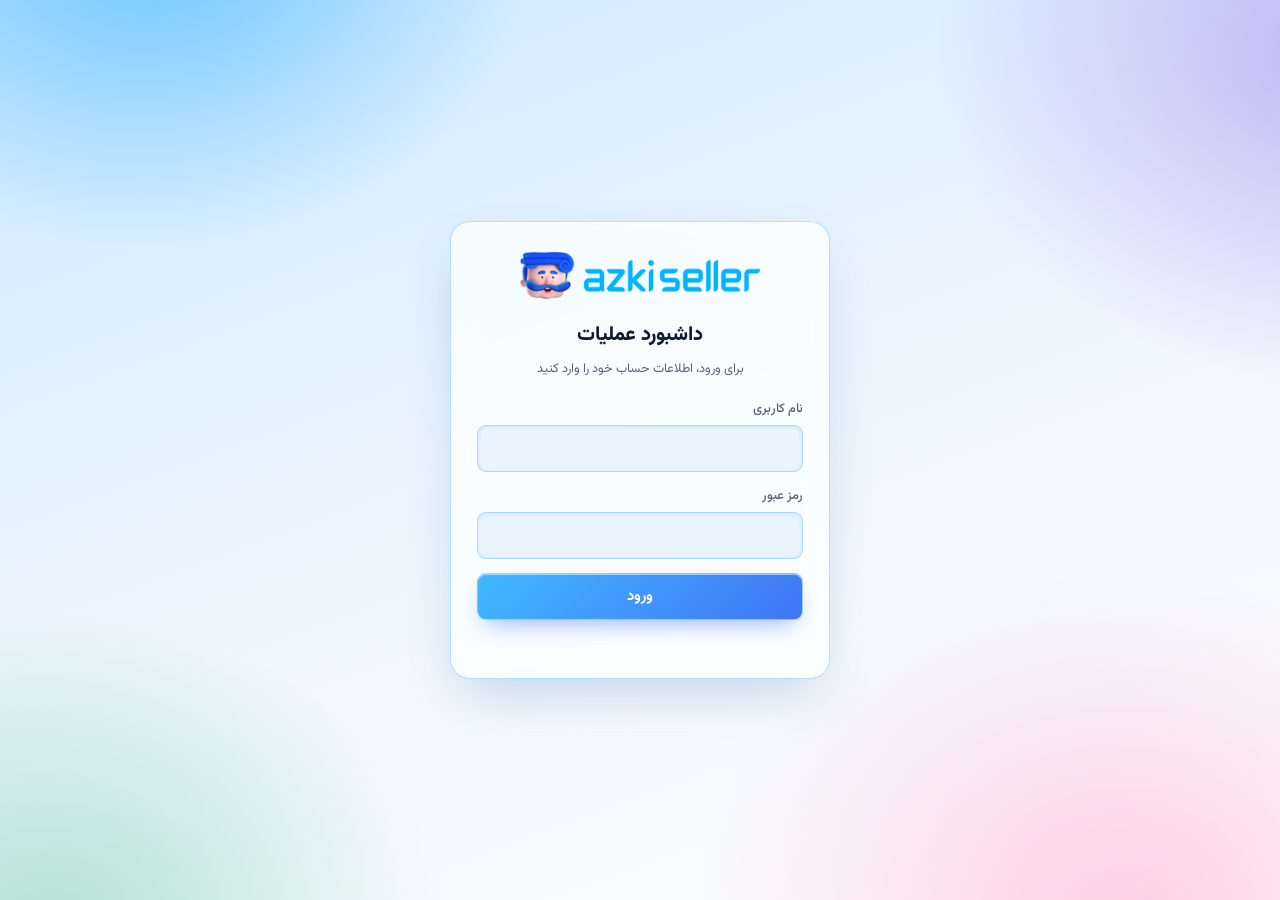
==== commit d9e1a3f4: "Add files via upload" ====
--- a/panels/endorsement/index.html
+++ b/panels/endorsement/index.html
@@ -484,18 +484,6 @@
     animation:spin .7s linear infinite;
   }
   @keyframes spin{to{transform:rotate(360deg)}}
-  .corner-illustration{
-    position:fixed;
-    right:8px;
-    bottom:0;
-    z-index:2;
-    width:280px;
-    max-width:26vw;
-    height:auto;
-    pointer-events:none;
-    user-select:none;
-    filter:drop-shadow(0 12px 13px rgba(30,58,91,.13));
-  }
 
   .site-footer{
     margin-top:28px;
@@ -516,42 +504,15 @@
     .user-email{display:none}
     .panel-card{padding:20px 18px}
     .panel-sub{margin-right:0;margin-left:0}
-    .corner-illustration{
-      width:150px;
-      max-width:none;
-      right:-6px;
-      left:auto;
-    }
   }
 </style>
 <script>if(window.top!==window.self)document.documentElement.classList.add('embedded')</script>
-<style>html.embedded .logout-btn{display:none!important}</style>
 <script>try{document.documentElement.setAttribute("data-theme",localStorage.getItem("tarikhcheTheme")==="dark"?"dark":"light")}catch(e){}</script>
 <link rel="stylesheet" href="../theme.css">
 </head>
 <body>
 
-<div id="authWrap" class="auth-wrap">
-  <div class="auth-card">
-    <div class="auth-badge">🔐</div>
-    <h1>ورود به پنل الحاقیه</h1>
-    <p>نام کاربری و رمز عبور خود را وارد کنید</p>
-    <div class="auth-field">
-      <label for="authUsername">نام کاربری</label>
-      <input type="text" id="authUsername" placeholder="نام کاربری" autocomplete="username" />
-    </div>
-    <div class="auth-field">
-      <label for="authPassword">رمز عبور</label>
-      <input type="password" id="authPassword" placeholder="••••••••" autocomplete="current-password" />
-    </div>
-    <button class="auth-submit" id="authSubmitBtn">ورود</button>
-    <div id="authStatus" class="auth-status"></div>
-  </div>
-</div>
-
 <div id="page" class="page hidden">
-  <img class="corner-illustration" alt="" aria-hidden="true"
-src="[data-uri]" />
 
   <div class="page-header">
     <div class="page-header-text">
@@ -564,7 +525,6 @@
     <div class="user-box">
       <span class="user-email" id="userEmailLabel"></span>
       <span class="user-role-pill" id="userRolePill">—</span>
-      <button type="button" class="logout-btn" id="logoutBtn">خروج</button>
     </div>
   </div>
 
@@ -660,114 +620,43 @@
 <script src="../../config.js"></script>
 <script>
 const API_BASE = ((window.APP_CONFIG&&window.APP_CONFIG.API_BASE)||'').replace(/\/+$/,'') + '/endorsement';
-const TOKEN_STORAGE_KEY = 'endorsement-panel-token';
-
-const authWrap = document.getElementById('authWrap');
+const AUTH_BASE = ((window.APP_CONFIG&&window.APP_CONFIG.API_BASE)||'').replace(/\/+$/,'') + '/auth';   // سرویس لاگین مستقل
+const TOKEN_STORAGE_KEY = 'panel-auth-token';
+
 const pageEl = document.getElementById('page');
-const authUsername = document.getElementById('authUsername');
-const authPassword = document.getElementById('authPassword');
-const authSubmitBtn = document.getElementById('authSubmitBtn');
-const authStatus = document.getElementById('authStatus');
 const userEmailLabel = document.getElementById('userEmailLabel');
 const userRolePill = document.getElementById('userRolePill');
 const adminCard = document.getElementById('adminCard');
 
-function showAuthStatus(kind, text){
-  authStatus.className = 'auth-status show ' + kind;
-  authStatus.textContent = text;
-}
-function hideAuthStatus(){
-  authStatus.className = 'auth-status';
-  authStatus.textContent = '';
-}
-
+// این پنل لاگین ندارد؛ توکنی را که داشبورد (لاگین مستقل) ذخیره کرده می‌خواند.
 function getUserToken(){
-  return localStorage.getItem(TOKEN_STORAGE_KEY) || '';
-}
-function setUserToken(token){
-  localStorage.setItem(TOKEN_STORAGE_KEY, token);
+  try { return localStorage.getItem(TOKEN_STORAGE_KEY) || ''; } catch (e) { return ''; }
 }
 function clearUserToken(){
-  localStorage.removeItem(TOKEN_STORAGE_KEY);
-}
-
-async function doLogin(){
-  hideAuthStatus();
-  const username = authUsername.value.trim();
-  const password = authPassword.value;
-  if (!username || !password){
-    showAuthStatus('error', 'نام کاربری و رمز عبور رو وارد کنید.');
-    return;
-  }
-  authSubmitBtn.disabled = true;
-  const originalText = authSubmitBtn.textContent;
-  authSubmitBtn.textContent = 'در حال ورود...';
-  try {
-    const resp = await fetch(API_BASE + '/api/login', {
-      method: 'POST',
-      headers: { 'Content-Type': 'application/json' },
-      body: JSON.stringify({ username, password }),
-    });
-    if (!resp.ok){
-      showAuthStatus('error', 'ورود ناموفق بود؛ نام کاربری یا رمز عبور اشتباه است.');
-      return;
-    }
-    const data = await resp.json();
-    setUserToken(data.token);
-    await onAuthenticated();
-  } catch (err){
-    showAuthStatus('error', 'ارتباط با سرور برقرار نشد.');
-  } finally {
-    authSubmitBtn.disabled = false;
-    authSubmitBtn.textContent = originalText;
-  }
+  try { localStorage.removeItem(TOKEN_STORAGE_KEY); } catch (e) {}
+}
+// نشست معتبر نیست ← از داشبورد بخواه صفحه‌ی ورود را نشان دهد
+function authExpired(){
+  clearUserToken();
+  if (window.top !== window.self) window.parent.postMessage({ type: 'auth-expired' }, location.origin);
+  else location.href = '../../index.html';
 }
 
 async function onAuthenticated(){
   const token = getUserToken();
-  if (!token){ showLoginScreen(); return; }
-
+  if (!token){ authExpired(); return; }
   let me = null;
   try {
-    const resp = await fetch(API_BASE + '/api/me', {
-      headers: { 'Authorization': 'Bearer ' + token },
-    });
-    if (resp.ok) {
-      me = await resp.json();
-    } else {
-      clearUserToken();
-    }
+    const resp = await fetch(AUTH_BASE + '/api/me', { headers: { 'Authorization': 'Bearer ' + token } });
+    if (resp.ok) me = await resp.json();
+    else if (resp.status === 401) { authExpired(); return; }
   } catch (err) { }
-
-  if (!me){
-    showLoginScreen();
-    return;
-  }
-
-  authWrap.classList.add('hidden');
+  if (!me) return;                    // خطای شبکه: کاربر را بیرون نینداز
   pageEl.classList.remove('hidden');
   userEmailLabel.textContent = me.username || '';
   userRolePill.textContent = me.role === 'admin' ? 'مدیر' : 'کاربر';
   adminCard.classList.toggle('hidden', me.role !== 'admin');
 }
-
-function showLoginScreen(){
-  pageEl.classList.add('hidden');
-  authWrap.classList.remove('hidden');
-  authUsername.value = '';
-  authPassword.value = '';
-}
-
-function doLogout(){
-  clearUserToken();
-  hideAuthStatus();
-  showLoginScreen();
-}
-
-authSubmitBtn.addEventListener('click', doLogin);
-authPassword.addEventListener('keydown', (e) => { if (e.key === 'Enter') doLogin(); });
-document.getElementById('logoutBtn').addEventListener('click', doLogout);
-
 onAuthenticated();
 
 function showStatus(el, kind, text){
@@ -888,7 +777,7 @@
       body: JSON.stringify({ policyNumber }),
     });
 
-    if (resp.status === 401){ showStatus(statusEl, 'error', 'نشست شما معتبر نیست؛ لطفاً دوباره وارد پنل بشید.'); return; }
+    if (resp.status === 401){ showStatus(statusEl, 'error', 'نشست شما معتبر نیست؛ لطفاً دوباره وارد شوید.'); authExpired(); return; }
     if (resp.status === 403){ showStatus(statusEl, 'error', 'دسترسی لازم برای این عملیات را ندارید.'); return; }
     if (resp.status === 429){ showStatus(statusEl, 'error', 'تعداد درخواست‌ها زیاده؛ کمی صبر کنید و دوباره تلاش کنید.'); return; }
     if (resp.status === 400){ showStatus(statusEl, 'error', 'فرمت شماره بیمه صحیح نیست.'); return; }
@@ -956,7 +845,7 @@
       body: JSON.stringify({ policyNumber, ownershipTransferDate }),
     });
 
-    if (resp.status === 401){ showStatus(issueStatusEl, 'error', 'نشست شما معتبر نیست؛ لطفاً دوباره وارد پنل بشید.'); return; }
+    if (resp.status === 401){ showStatus(issueStatusEl, 'error', 'نشست شما معتبر نیست؛ لطفاً دوباره وارد شوید.'); authExpired(); return; }
     if (resp.status === 403){ showStatus(issueStatusEl, 'error', 'فقط مدیر می‌تواند این الحاقیه را صادر کند.'); return; }
     if (resp.status === 429){ showStatus(issueStatusEl, 'error', 'تعداد درخواست‌ها زیاده؛ کمی صبر کنید و دوباره تلاش کنید.'); return; }
     if (resp.status === 400){ showStatus(issueStatusEl, 'error', 'شماره بیمه یا تاریخ وارد‌شده معتبر نیست.'); return; }
@@ -1027,7 +916,7 @@
       }),
     });
 
-    if (resp.status === 401){ showStatus(correctionStatusEl, 'error', 'نشست شما معتبر نیست؛ لطفاً دوباره وارد پنل بشید.'); return; }
+    if (resp.status === 401){ showStatus(correctionStatusEl, 'error', 'نشست شما معتبر نیست؛ لطفاً دوباره وارد شوید.'); authExpired(); return; }
     if (resp.status === 403){ showStatus(correctionStatusEl, 'error', 'فقط مدیر می‌تواند این الحاقیه را صادر کند.'); return; }
     if (resp.status === 429){ showStatus(correctionStatusEl, 'error', 'تعداد درخواست‌ها زیاده؛ کمی صبر کنید و دوباره تلاش کنید.'); return; }
     if (resp.status === 400){ showStatus(correctionStatusEl, 'error', 'کد ملی یا تاریخ تولد وارد‌شده معتبر نیست.'); return; }
--- a/panels/theme.css
+++ b/panels/theme.css
@@ -154,4 +154,3 @@
 .notice { background: var(--g-amber-soft) !important; color: var(--g-amber) !important; }
 .status.success { background: var(--g-success-soft) !important; color: var(--g-success) !important; }
 .status.empty { background: var(--g-amber-soft) !important; color: var(--g-amber) !important; }
-html[data-theme="dark"] .corner-illustration { filter: drop-shadow(0 12px 13px rgba(0,0,0,.4)); }
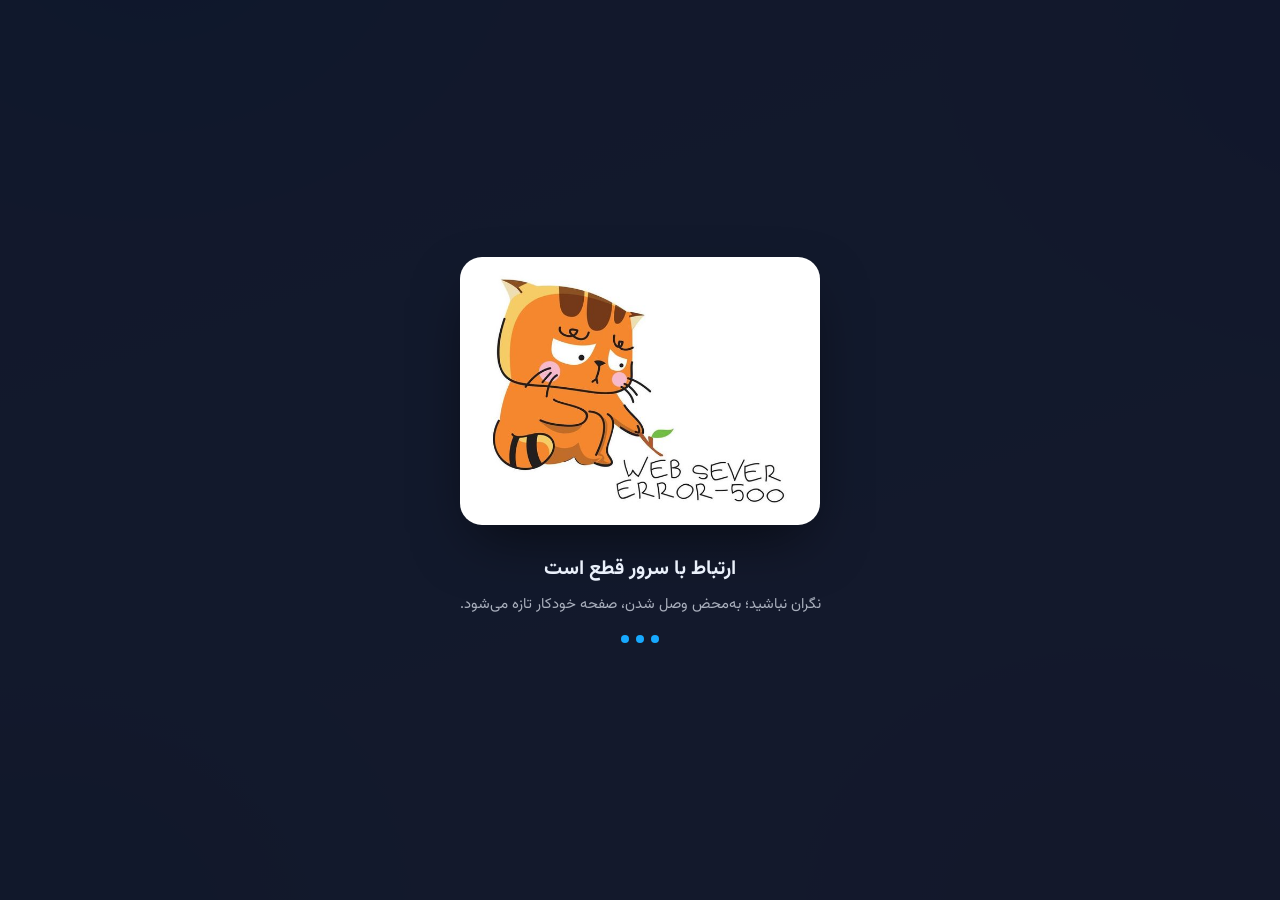
==== commit 3be86046: "Supervisor role for stats, remove endorsement issuance UI, claims notice on tarikhche Co-Authored-By" ====
--- a/panels/endorsement/index.html
+++ b/panels/endorsement/index.html
@@ -553,65 +553,6 @@
     </div>
 
     
-    <div class="panel-card hidden" id="adminCard">
-      <div class="card-head">
-        <span class="card-num">۲</span>
-        <h2 class="panel-title">صدور الحاقیه حذف تخفیفات</h2>
-      </div>
-      <p class="panel-sub">در صورت نیاز، با ثبت تاریخ تغییر مالکیت، الحاقیه حذف تخفیفات برای این بیمه‌نامه صادر می‌شود.</p>
-
-      <div class="field-row">
-        <div class="field" style="flex:2;">
-          <label for="issuePolicyInput">شماره بیمه‌نامه</label>
-          <input type="text" id="issuePolicyInput" placeholder="مثال: 1403/01/12/03456" />
-        </div>
-        <div class="field" style="flex:1;min-width:150px;">
-          <label for="ownershipDateInput">تاریخ تغییر مالکیت</label>
-          <input type="text" id="ownershipDateInput" placeholder="1403/06/15" />
-        </div>
-      </div>
-
-      <div class="notice">این عملیات یک الحاقیه رسمی روی بیمه‌نامه صادر می‌کند و پس از صدور قابل بازگشت نیست؛ قبل از تأیید، شماره بیمه و تاریخ رو دوباره چک کنید.</div>
-
-      <div class="form-actions">
-        <button class="primary" id="issueBtn">صدور الحاقیه</button>
-      </div>
-
-      <div id="issueStatus" class="status"></div>
-      <div id="issueFileList" class="file-list"></div>
-
-      <div id="correctionPanel" style="display:none;margin-top:18px;padding-top:18px;border-top:1px dashed var(--border);">
-        <p class="panel-sub" style="margin:0 0 14px 0;">
-          اطلاعات مالک/بیمه‌گذار ثبت‌شده روی بیمه‌نامه با استعلام ثبت‌احوال مطابقت ندارد.
-          کد ملی و تاریخ تولد صحیح هرکدام که نیاز به اصلاح دارد را وارد کنید (در صورت نیاز فقط یکی را پر کنید).
-        </p>
-        <div class="field-row">
-          <div class="field">
-            <label for="holderNationalCodeInput">کد ملی بیمه‌گذار</label>
-            <input type="text" id="holderNationalCodeInput" placeholder="مثال: 2282990625" />
-          </div>
-          <div class="field">
-            <label for="holderBirthDateInput">تاریخ تولد بیمه‌گذار</label>
-            <input type="text" id="holderBirthDateInput" placeholder="1379/01/23" />
-          </div>
-        </div>
-        <div class="field-row" style="margin-top:10px;">
-          <div class="field">
-            <label for="ownerNationalCodeInput">کد ملی مالک</label>
-            <input type="text" id="ownerNationalCodeInput" placeholder="مثال: 2300935521" />
-          </div>
-          <div class="field">
-            <label for="ownerBirthDateInput">تاریخ تولد مالک</label>
-            <input type="text" id="ownerBirthDateInput" placeholder="1367/02/07" />
-          </div>
-        </div>
-        <div class="form-actions">
-          <button class="primary" id="correctionBtn">صدور الحاقیه اصلاح مشخصات و ادامه</button>
-        </div>
-        <div id="correctionStatus" class="status"></div>
-      </div>
-    </div>
-
   </div>
 
   <div class="site-footer">developed by M.gh</div>
@@ -626,7 +567,6 @@
 const pageEl = document.getElementById('page');
 const userEmailLabel = document.getElementById('userEmailLabel');
 const userRolePill = document.getElementById('userRolePill');
-const adminCard = document.getElementById('adminCard');
 
 // این پنل لاگین ندارد؛ توکنی را که داشبورد (لاگین مستقل) ذخیره کرده می‌خواند.
 function getUserToken(){
@@ -655,7 +595,6 @@
   pageEl.classList.remove('hidden');
   userEmailLabel.textContent = me.username || '';
   userRolePill.textContent = me.role === 'admin' ? 'مدیر' : 'کاربر';
-  adminCard.classList.toggle('hidden', me.role !== 'admin');
 }
 onAuthenticated();
 
@@ -803,151 +742,6 @@
 
 searchBtn.addEventListener('click', doSearch);
 policyInput.addEventListener('keydown', (e) => { if (e.key === 'Enter') doSearch(); });
-const issuePolicyInput = document.getElementById('issuePolicyInput');
-const ownershipDateInput = document.getElementById('ownershipDateInput');
-const issueBtn = document.getElementById('issueBtn');
-const issueStatusEl = document.getElementById('issueStatus');
-const issueFileListEl = document.getElementById('issueFileList');
-
-const correctionPanel = document.getElementById('correctionPanel');
-const holderNationalCodeInput = document.getElementById('holderNationalCodeInput');
-const holderBirthDateInput = document.getElementById('holderBirthDateInput');
-const ownerNationalCodeInput = document.getElementById('ownerNationalCodeInput');
-const ownerBirthDateInput = document.getElementById('ownerBirthDateInput');
-const correctionBtn = document.getElementById('correctionBtn');
-const correctionStatusEl = document.getElementById('correctionStatus');
-
-async function doIssue(){
-  hideStatus(issueStatusEl);
-  issueFileListEl.innerHTML = '';
-  correctionPanel.style.display = 'none';
-  hideStatus(correctionStatusEl);
-  const policyNumber = issuePolicyInput.value.trim();
-  const ownershipTransferDate = ownershipDateInput.value.trim();
-
-  if (!policyNumber){
-    showStatus(issueStatusEl, 'error', 'شماره بیمه رو وارد کنید.');
-    return;
-  }
-  if (!ownershipTransferDate){
-    showStatus(issueStatusEl, 'error', 'تاریخ تغییر مالکیت رو وارد کنید.');
-    return;
-  }
-
-  issueBtn.disabled = true;
-  const originalText = issueBtn.textContent;
-  issueBtn.innerHTML = '<span class="spinner"></span>در حال صدور...';
-
-  try{
-    const resp = await fetch(API_BASE + '/api/endorsement/issue-discount-removal', {
-      method: 'POST',
-      headers: { 'Content-Type': 'application/json', 'Authorization': 'Bearer ' + (await getUserToken()) },
-      body: JSON.stringify({ policyNumber, ownershipTransferDate }),
-    });
-
-    if (resp.status === 401){ showStatus(issueStatusEl, 'error', 'نشست شما معتبر نیست؛ لطفاً دوباره وارد شوید.'); authExpired(); return; }
-    if (resp.status === 403){ showStatus(issueStatusEl, 'error', 'فقط مدیر می‌تواند این الحاقیه را صادر کند.'); return; }
-    if (resp.status === 429){ showStatus(issueStatusEl, 'error', 'تعداد درخواست‌ها زیاده؛ کمی صبر کنید و دوباره تلاش کنید.'); return; }
-    if (resp.status === 400){ showStatus(issueStatusEl, 'error', 'شماره بیمه یا تاریخ وارد‌شده معتبر نیست.'); return; }
-    if (resp.status === 502){ showStatus(issueStatusEl, 'error', 'سامانه sales.iic.local در حال حاضر در دسترس نیست.'); return; }
-    if (resp.status === 501){ showStatus(issueStatusEl, 'error', 'این قابلیت هنوز روی سرور تکمیل نشده.'); return; }
-
-    if (resp.status === 409){
-      const errData = await resp.json().catch(() => ({}));
-      if (errData.error === 'person_mismatch'){
-        showStatus(issueStatusEl, 'error', 'اطلاعات مالک/بیمه‌گذار با استعلام ثبت‌احوال مطابقت ندارد.');
-        correctionPanel.style.display = 'block';
-        return;
-      }
-      if (errData.error === 'unique_code_pending'){
-        showStatus(issueStatusEl, 'error', 'الحاقیه اصلاح مشخصات مالک و بیمه گذار هنوز یکتا نگرفته است، لطفا بعدا مجدد تلاش کنید.');
-        return;
-      }
-      showStatus(issueStatusEl, 'error', 'درخواست به سامانه ارسال شد ولی پیام موفقیت تأیید نشد. قبل از تلاش دوباره، حتماً دستی توی پرتال بررسی کن که این الحاقیه از قبل صادر نشده باشه.');
-      return;
-    }
-
-    if (!resp.ok){ showStatus(issueStatusEl, 'error', 'خطایی رخ داد؛ دوباره تلاش کنید.'); return; }
-
-    const data = await resp.json();
-    if (!data.files || data.files.length === 0){
-      showStatus(issueStatusEl, 'success', 'الحاقیه صادر شد.');
-      return;
-    }
-
-    showStatus(issueStatusEl, 'success', 'الحاقیه حذف تخفیفات صادر شد.');
-    renderFiles(issueFileListEl, data.files);
-
-  } catch(err){
-    showStatus(issueStatusEl, 'error', 'ارتباط با سرور برقرار نشد.');
-  } finally {
-    issueBtn.disabled = false;
-    issueBtn.textContent = originalText;
-  }
-}
-
-async function doCorrection(){
-  hideStatus(correctionStatusEl);
-  const policyNumber = issuePolicyInput.value.trim();
-  const holderNationalCode = holderNationalCodeInput.value.trim();
-  const holderBirthDate = holderBirthDateInput.value.trim();
-  const ownerNationalCode = ownerNationalCodeInput.value.trim();
-  const ownerBirthDate = ownerBirthDateInput.value.trim();
-
-  const hasHolder = holderNationalCode && holderBirthDate;
-  const hasOwner = ownerNationalCode && ownerBirthDate;
-  if (!hasHolder && !hasOwner){
-    showStatus(correctionStatusEl, 'error', 'کد ملی و تاریخ تولد حداقل یکی از مالک یا بیمه‌گذار را وارد کنید.');
-    return;
-  }
-
-  correctionBtn.disabled = true;
-  const originalText = correctionBtn.textContent;
-  correctionBtn.innerHTML = '<span class="spinner"></span>در حال صدور...';
-
-  try{
-    const resp = await fetch(API_BASE + '/api/endorsement/issue-owner-correction', {
-      method: 'POST',
-      headers: { 'Content-Type': 'application/json', 'Authorization': 'Bearer ' + (await getUserToken()) },
-      body: JSON.stringify({
-        policyNumber,
-        holderNationalCode, holderBirthDate,
-        ownerNationalCode, ownerBirthDate,
-      }),
-    });
-
-    if (resp.status === 401){ showStatus(correctionStatusEl, 'error', 'نشست شما معتبر نیست؛ لطفاً دوباره وارد شوید.'); authExpired(); return; }
-    if (resp.status === 403){ showStatus(correctionStatusEl, 'error', 'فقط مدیر می‌تواند این الحاقیه را صادر کند.'); return; }
-    if (resp.status === 429){ showStatus(correctionStatusEl, 'error', 'تعداد درخواست‌ها زیاده؛ کمی صبر کنید و دوباره تلاش کنید.'); return; }
-    if (resp.status === 400){ showStatus(correctionStatusEl, 'error', 'کد ملی یا تاریخ تولد وارد‌شده معتبر نیست.'); return; }
-    if (resp.status === 502){ showStatus(correctionStatusEl, 'error', 'سامانه sales.iic.local در حال حاضر در دسترس نیست.'); return; }
-
-    if (resp.status === 409){
-      const errData = await resp.json().catch(() => ({}));
-      if (errData.error === 'no_identity_change'){
-        showStatus(correctionStatusEl, 'error', 'استعلام ثبت‌احوال نشان داد نام ثبت‌شده فعلی درست است؛ نیازی به صدور این الحاقیه نیست.');
-        return;
-      }
-      showStatus(correctionStatusEl, 'error', 'درخواست ارسال شد ولی پیام موفقیت تأیید نشد. قبل از تلاش دوباره حتماً دستی توی پرتال بررسی کنید.');
-      return;
-    }
-
-    if (!resp.ok){ showStatus(correctionStatusEl, 'error', 'خطایی رخ داد؛ دوباره تلاش کنید.'); return; }
-
-    showStatus(correctionStatusEl, 'success', 'الحاقیه اصلاح مشخصات صادر شد. اکنون دوباره صدور الحاقیه حذف تخفیفات را تلاش می‌کنیم...');
-    correctionPanel.style.display = 'none';
-    await doIssue();
-
-  } catch(err){
-    showStatus(correctionStatusEl, 'error', 'ارتباط با سرور برقرار نشد.');
-  } finally {
-    correctionBtn.disabled = false;
-    correctionBtn.textContent = originalText;
-  }
-}
-
-issueBtn.addEventListener('click', doIssue);
-correctionBtn.addEventListener('click', doCorrection);
 </script>
 
 </body>
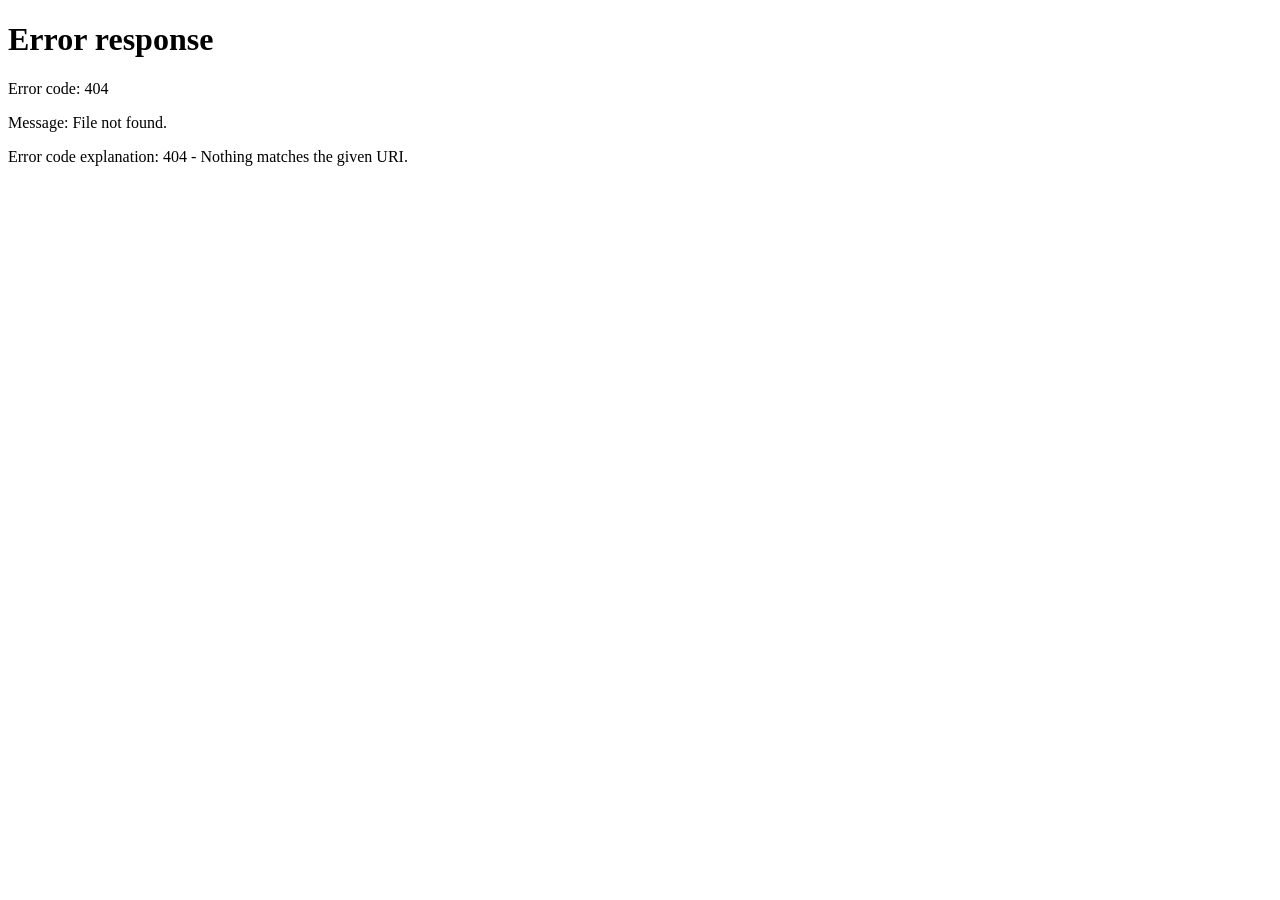
==== commit c18dfeed: "Stats/endorsement: read tunnel URL from parent (Supabase-refreshed) before config.js Co-Authored-By:" ====
--- a/panels/endorsement/index.html
+++ b/panels/endorsement/index.html
@@ -4,8 +4,8 @@
 <meta charset="UTF-8">
 <meta name="viewport" content="width=device-width, initial-scale=1.0">
 <title>الحاقیه ایران</title>
-<link rel="icon" type="image/png" sizes="32x32" href="[data-uri]">
-<link rel="apple-touch-icon" sizes="180x180" href="[data-uri]">
+<link rel="icon" type="image/png" sizes="32x32" href="../../assets/img-89d70a41.png">
+<link rel="apple-touch-icon" sizes="180x180" href="../../assets/img-59d045c2.png">
 <link rel="preconnect" href="https://fonts.googleapis.com">
 <link rel="preconnect" href="https://fonts.gstatic.com" crossorigin>
 <link href="https://fonts.googleapis.com/css2?family=Vazirmatn:wght@300;400;500;600;700;800&display=swap" rel="stylesheet">
@@ -560,8 +560,10 @@
 
 <script src="../../config.js"></script>
 <script>
-const API_BASE = ((window.APP_CONFIG&&window.APP_CONFIG.API_BASE)||'').replace(/\/+$/,'') + '/endorsement';
-const AUTH_BASE = ((window.APP_CONFIG&&window.APP_CONFIG.API_BASE)||'').replace(/\/+$/,'') + '/auth';   // سرویس لاگین مستقل
+let _pb=''; try{ if(window.parent!==window&&window.parent.APP_CONFIG) _pb=window.parent.APP_CONFIG.API_BASE||''; }catch(e){}
+const _BASE=(_pb||(window.APP_CONFIG&&window.APP_CONFIG.API_BASE)||'');
+const API_BASE = (_BASE).replace(/\/+$/,'') + '/endorsement';
+const AUTH_BASE = (_BASE).replace(/\/+$/,'') + '/auth';   // سرویس لاگین مستقل
 const TOKEN_STORAGE_KEY = 'panel-auth-token';
 
 const pageEl = document.getElementById('page');
